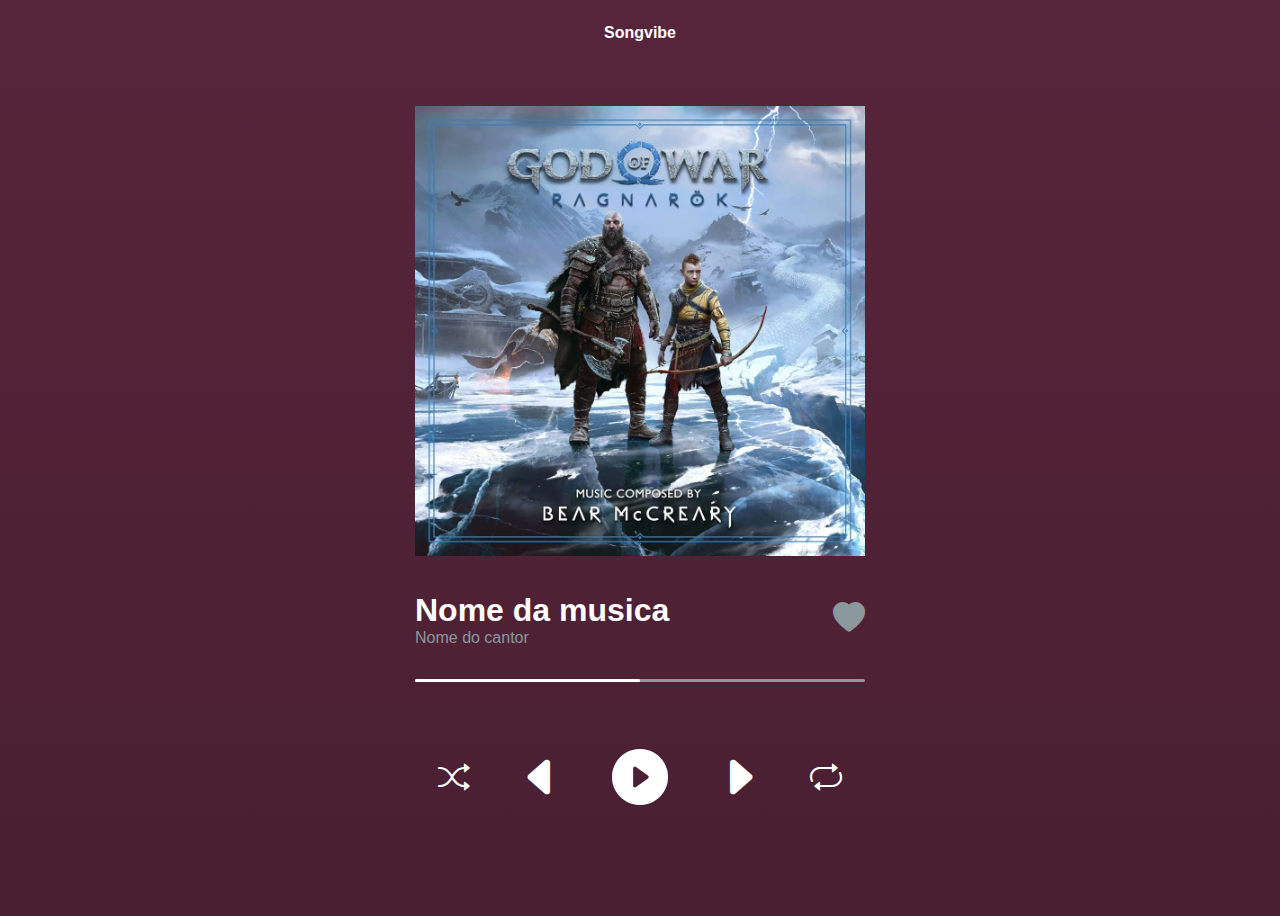
==== index.html @ 2c51d218 "atualiza os arquivos html e css com diversas aprimorações visuais" ====
<!DOCTYPE html>
<html lang="en">
  <head>
    <meta charset="UTF-8" />
    <meta http-equiv="X-UA-Compatible" content="IE=edge" />
    <meta name="viewport" content="width=device-width, initial-scale=1.0" />
    <title>Document</title>
    <link
      rel="stylesheet"
      href="https://cdn.jsdelivr.net/npm/bootstrap-icons@1.11.3/font/bootstrap-icons.min.css"
    />
    <link rel="stylesheet" href="style.css" />
  </head>
  <body>
    <div class="music-container">
      <h4 id="playlist-tittle">Songvibe</h4>

      <img id="cover" src="images/album gow.jpg" />

      <div id="below-cover">
        <div id="song-info">
          <div id="song-name">Nome da musica</div>
          <div id="band-name" class="light-color">Nome do cantor</div>
        </div>
        <div id="like" class="button light-color">
          <i class="bi bi-heart-fill"></i>
        </div>
      </div>

      <div id="progess-bar">
        <div id="current-progress"></div>
      </div>

      <div id="button-container">
        <div id="shuffle" class="button"><i class="bi bi-shuffle"></i></div>
        <div id="back" class="button button-navigate">
          <i class="bi bi-caret-left-fill"></i>
        </div>
        <div id="play" class="button button-biggest">
          <i class="bi bi-play-circle-fill"></i>
        </div>
        <div id="next" class="button button-navigate">
          <i class="bi bi-caret-right-fill"></i>
        </div>
        <div id="repeat" class="button"><i class="bi bi-repeat"></i></div>
      </div>
    </div>
  </body>
</html>
---- style.css ----
body {
  background-image: linear-gradient(rgb(87, 37, 59), rgb(74, 31, 50));
  height: 100vh;
  color: white;
  font-family: sans-serif;
  display: flex;
  flex-direction: column;
  align-items: center;
}

#below-cover {
  display: flex;
  flex-direction: row;
  justify-content: space-between;
  align-items: center;
  margin: 2em 0 2em 0;
}

#button-container {
  display: flex;
  flex-direction: row;
  justify-content: space-around;
  align-items: center;
  margin: 4em 0 1em 0;
}

.button {
  font-size: 2em;
}

.button-navigate {
  font-size: 3em;
}

.button-biggest {
  font-size: 3.5em;
}

#cover {
  width: 450px;
}

#playlist-tittle {
  display: flex;
  flex-direction: row;
  justify-content: center;
  margin: 1em 0 4em 0;
}

#song-name {
  font-size: 2em;
  font-weight: bolder;
}

.light-color {
  color: rgb(139, 153, 156);
}

#progess-bar {
  background-color: rgb(139, 153, 156);
  height: 3px;
  width: 100%;
  border-radius: 15px;
}

#current-progress {
  background-color: white;
  height: inherit;
  width: 50%;
  border-radius: inherit;
}
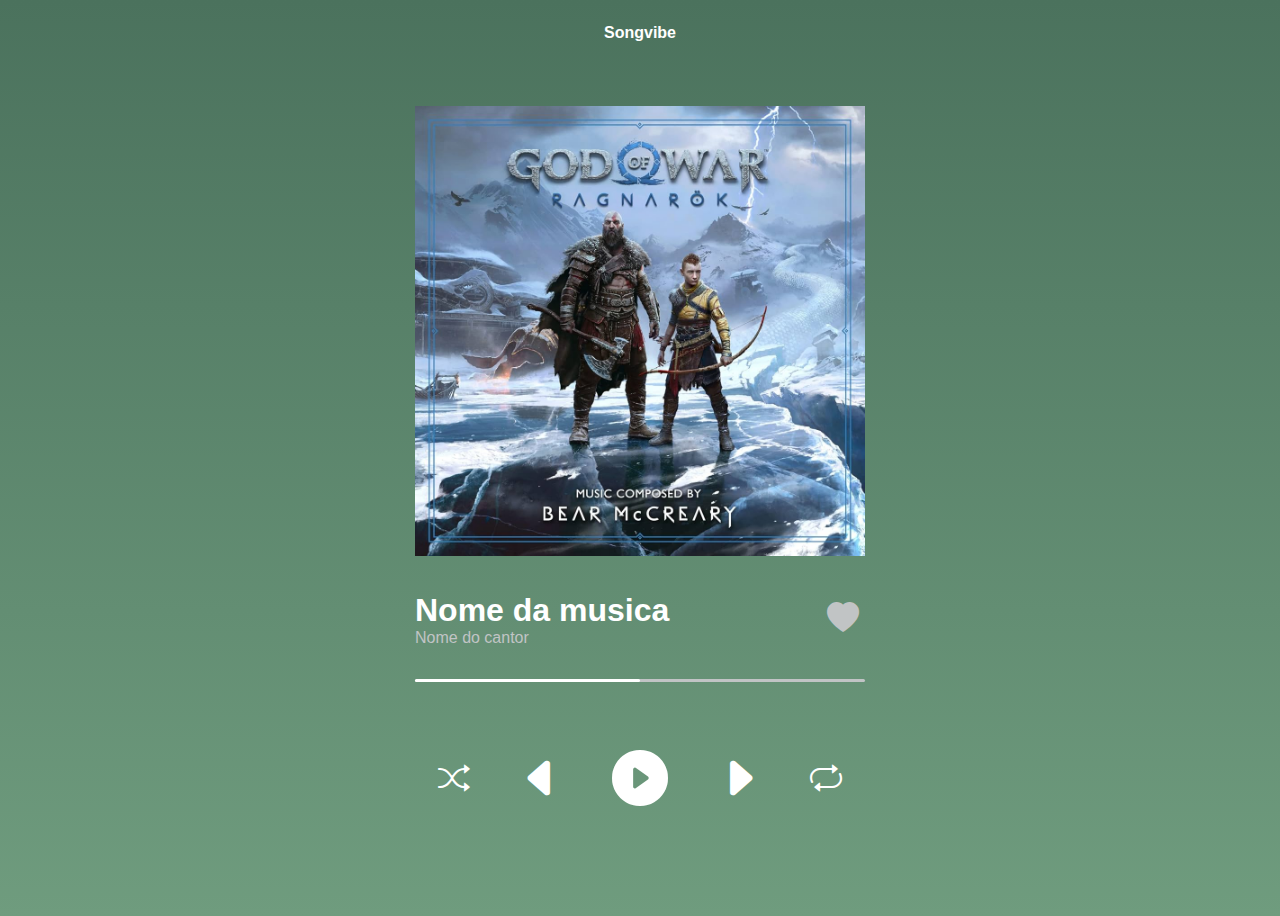
==== commit 0f74c337: "adiciona o arquivo de scripts em js" ====
--- a/index.html
+++ b/index.html
@@ -1,10 +1,10 @@
 <!DOCTYPE html>
 <html lang="en">
   <head>
+    <title>Songvibe</title>
     <meta charset="UTF-8" />
     <meta http-equiv="X-UA-Compatible" content="IE=edge" />
     <meta name="viewport" content="width=device-width, initial-scale=1.0" />
-    <title>Document</title>
     <link
       rel="stylesheet"
       href="https://cdn.jsdelivr.net/npm/bootstrap-icons@1.11.3/font/bootstrap-icons.min.css"
@@ -16,15 +16,16 @@
       <h4 id="playlist-tittle">Songvibe</h4>
 
       <img id="cover" src="images/album gow.jpg" />
+      <audio id="audio" src="/Songvibe/songs/The Way I Are.mp3"></audio>
 
       <div id="below-cover">
         <div id="song-info">
           <div id="song-name">Nome da musica</div>
           <div id="band-name" class="light-color">Nome do cantor</div>
         </div>
-        <div id="like" class="button light-color">
+        <button id="like" class="button light-color">
           <i class="bi bi-heart-fill"></i>
-        </div>
+        </button>
       </div>
 
       <div id="progess-bar">
@@ -32,18 +33,21 @@
       </div>
 
       <div id="button-container">
-        <div id="shuffle" class="button"><i class="bi bi-shuffle"></i></div>
-        <div id="back" class="button button-navigate">
+        <button id="shuffle" class="button">
+          <i class="bi bi-shuffle"></i>
+        </button>
+        <button id="back" class="button button-navigate">
           <i class="bi bi-caret-left-fill"></i>
-        </div>
-        <div id="play" class="button button-biggest">
+        </button>
+        <button id="play" class="button button-biggest">
           <i class="bi bi-play-circle-fill"></i>
-        </div>
-        <div id="next" class="button button-navigate">
+        </button>
+        <button id="next" class="button button-navigate">
           <i class="bi bi-caret-right-fill"></i>
-        </div>
-        <div id="repeat" class="button"><i class="bi bi-repeat"></i></div>
+        </button>
+        <button id="repeat" class="button"><i class="bi bi-repeat"></i></button>
       </div>
     </div>
+    <script src="/Songvibe/script.js"></script>
   </body>
 </html>
--- a/style.css
+++ b/style.css
@@ -1,11 +1,17 @@
 body {
-  background-image: linear-gradient(rgb(87, 37, 59), rgb(74, 31, 50));
+  background-image: linear-gradient(rgb(75, 114, 93), rgb(111, 156, 126));
   height: 100vh;
   color: white;
   font-family: sans-serif;
   display: flex;
   flex-direction: column;
   align-items: center;
+}
+
+button {
+  background-color: inherit;
+  color: inherit;
+  border: none;
 }
 
 #below-cover {
@@ -53,11 +59,11 @@
 }
 
 .light-color {
-  color: rgb(139, 153, 156);
+  color: rgb(193, 196, 197);
 }
 
 #progess-bar {
-  background-color: rgb(139, 153, 156);
+  background-color: rgb(193, 196, 197);
   height: 3px;
   width: 100%;
   border-radius: 15px;
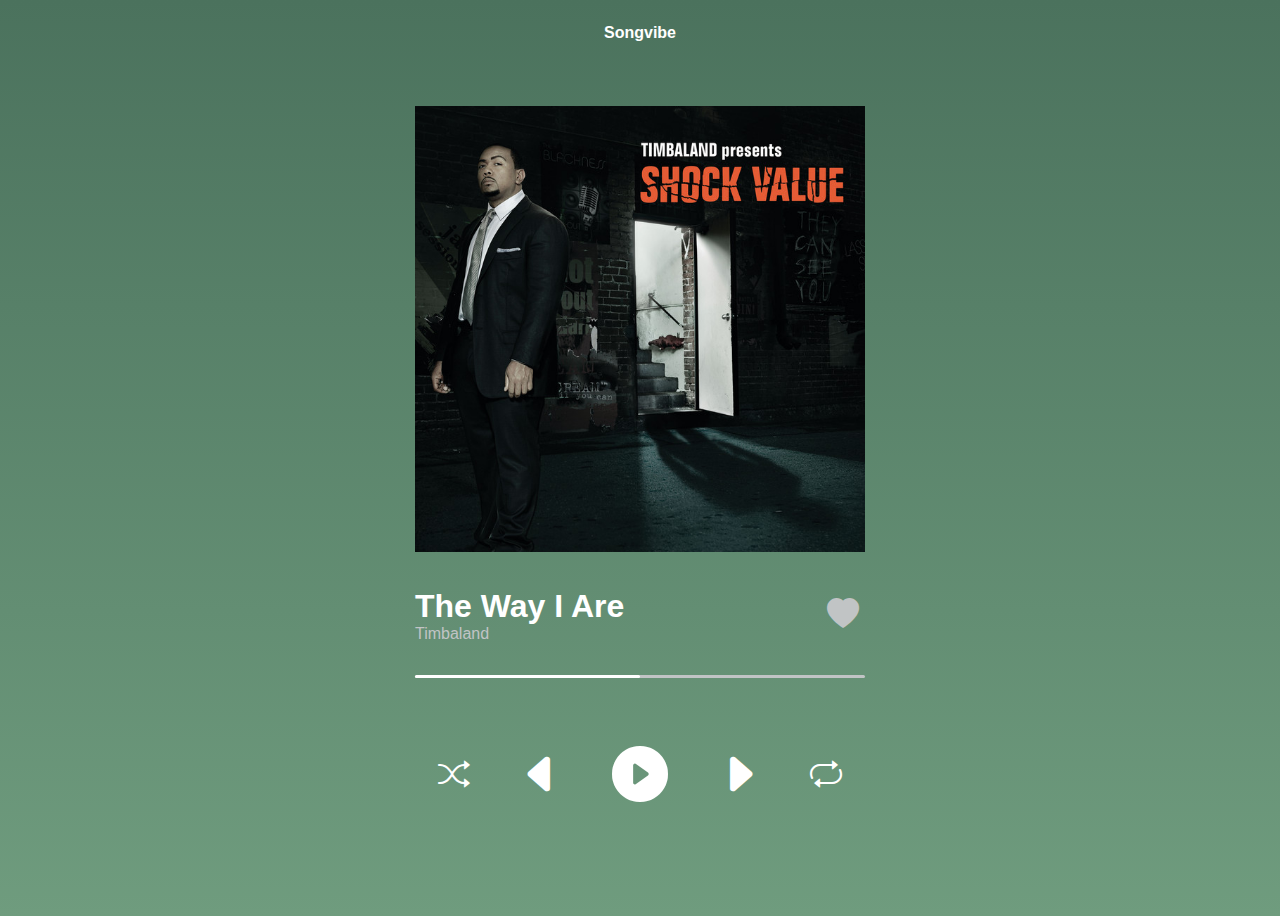
==== commit cb55decb: "Atualiza as pastas do projeto e adiciona a função de pular, voltar e pausar a música." ====
--- a/index.html
+++ b/index.html
@@ -15,8 +15,8 @@
     <div class="music-container">
       <h4 id="playlist-tittle">Songvibe</h4>
 
-      <img id="cover" src="images/album gow.jpg" />
-      <audio id="audio" src="/Songvibe/songs/The Way I Are.mp3"></audio>
+      <img id="cover" alt="Disc Cover." />
+      <audio id="audio"></audio>
 
       <div id="below-cover">
         <div id="song-info">
@@ -48,6 +48,6 @@
         <button id="repeat" class="button"><i class="bi bi-repeat"></i></button>
       </div>
     </div>
-    <script src="/Songvibe/script.js"></script>
+    <script src="script.js"></script>
   </body>
 </html>
